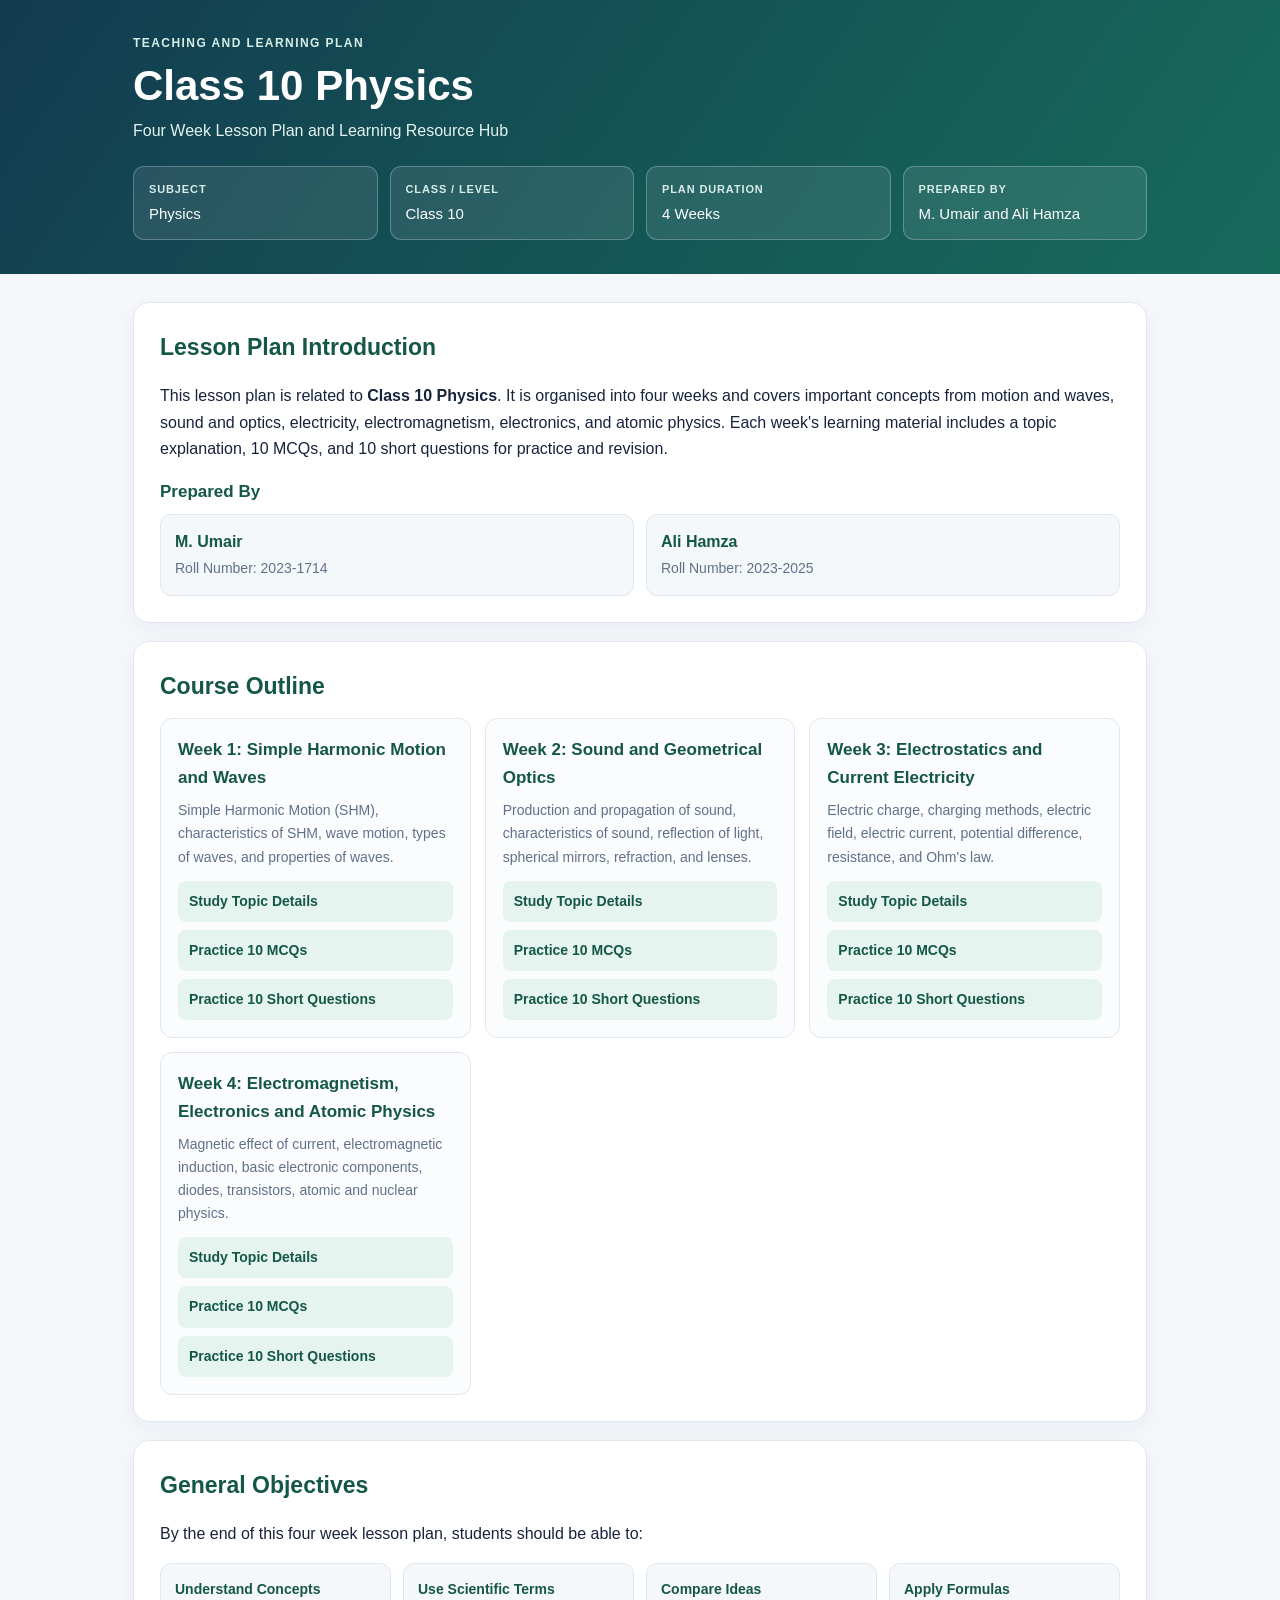
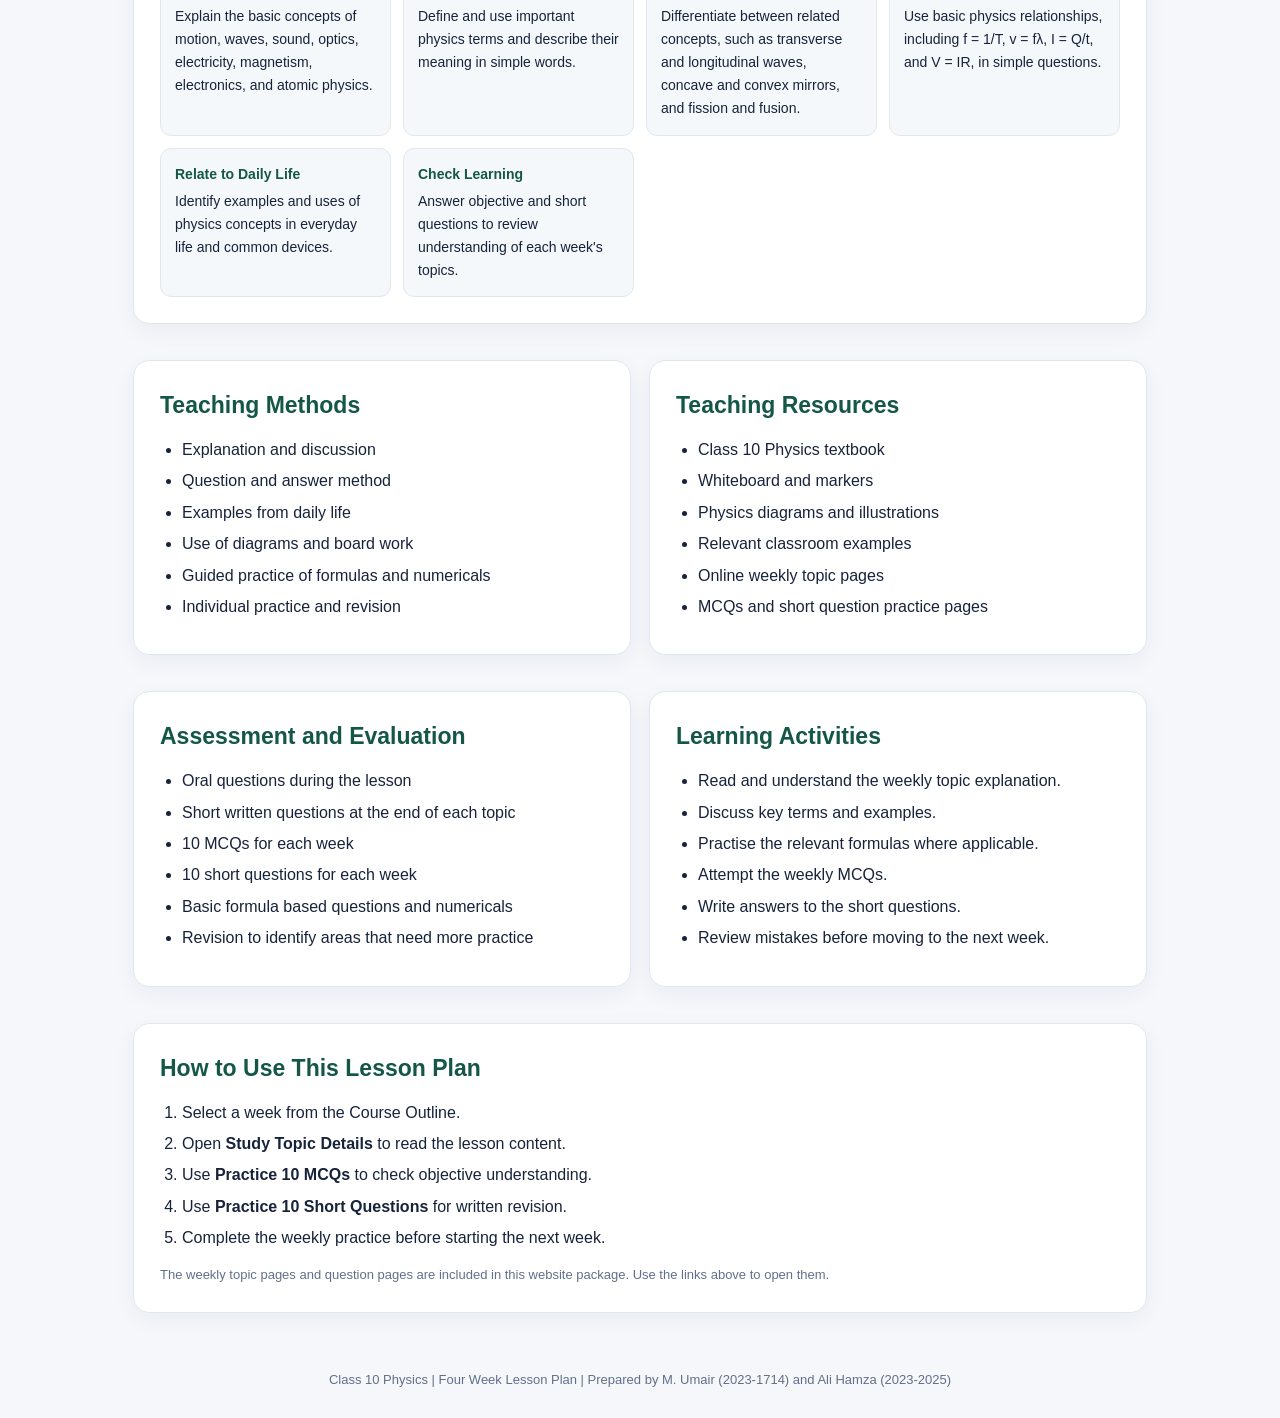
==== index.html @ c8501bd5 "Add files via upload" ====
<!DOCTYPE html>
<html lang="en">
<head>
<meta charset="UTF-8">
<meta name="viewport" content="width=device-width, initial-scale=1.0">
<title>Class 10 Physics | Lesson Plan</title>
<link rel="stylesheet" href="style.css">
<style>
.hero-label{font-size:12px;text-transform:uppercase;letter-spacing:.12em;font-weight:bold;color:#d7eee7;margin-bottom:8px}
.hero-details{display:grid;grid-template-columns:repeat(auto-fit,minmax(190px,1fr));gap:12px;margin-top:22px}
.hero-item{padding:13px 15px;border:1px solid rgba(255,255,255,.25);background:rgba(255,255,255,.09);border-radius:11px}
.hero-item strong{display:block;color:#d7eee7;font-size:11px;text-transform:uppercase;letter-spacing:.08em}
.hero-item span{display:block;color:white;font-size:15px;margin-top:3px}
.panel{background:var(--card);border:1px solid var(--line);border-radius:16px;padding:clamp(18px,3vw,26px);margin:18px 0;box-shadow:0 7px 22px rgba(28,47,75,.05)}
.panel h2{margin:0 0 12px;color:#145747;font-size:23px}
.panel h3{margin:0 0 7px;color:#145747;font-size:17px}
.panel p:last-child{margin-bottom:0}
.people,.objective-grid{display:grid;grid-template-columns:repeat(auto-fit,minmax(220px,1fr));gap:12px}
.person,.objective{background:#f5f8fa;border:1px solid var(--line);border-radius:11px;padding:14px}
.person strong{display:block;color:#145747}
.person span{font-size:14px;color:var(--muted)}
.week-grid{display:grid;grid-template-columns:repeat(auto-fit,minmax(230px,1fr));gap:14px}
.week{border:1px solid var(--line);border-radius:12px;padding:17px;background:#fbfcfe}
.week p{font-size:14px;color:var(--muted);margin:7px 0 12px}
.week-links{display:grid;gap:8px}
.week-links a{display:block;text-decoration:none;background:var(--accent2);color:#145747;padding:9px 11px;border-radius:8px;font-weight:bold;font-size:14px}
.week-links a:hover{background:#cce9df}
.objective{font-size:14px}
.objective b{display:block;color:#145747;margin-bottom:4px}
.two-col{display:grid;grid-template-columns:repeat(auto-fit,minmax(250px,1fr));gap:18px}
.panel ul,.panel ol{padding-left:22px;margin:8px 0}
.panel li{margin:5px 0}
.note{font-size:13px;color:var(--muted)}
</style>
</head>
<body>
<header>
  <div class="wrap">
    <div class="hero-label">Teaching and Learning Plan</div>
    <h1>Class 10 Physics</h1>
    <p>Four Week Lesson Plan and Learning Resource Hub</p>
    <div class="hero-details">
      <div class="hero-item"><strong>Subject</strong><span>Physics</span></div>
      <div class="hero-item"><strong>Class / Level</strong><span>Class 10</span></div>
      <div class="hero-item"><strong>Plan Duration</strong><span>4 Weeks</span></div>
      <div class="hero-item"><strong>Prepared by</strong><span>M. Umair and Ali Hamza</span></div>
    </div>
  </div>
</header>

<main>
  <section class="panel">
    <h2>Lesson Plan Introduction</h2>
    <p>This lesson plan is related to <b>Class 10 Physics</b>. It is organised into four weeks and covers important concepts from motion and waves, sound and optics, electricity, electromagnetism, electronics, and atomic physics. Each week's learning material includes a topic explanation, 10 MCQs, and 10 short questions for practice and revision.</p>
    <h3>Prepared By</h3>
    <div class="people">
      <div class="person"><strong>M. Umair</strong><span>Roll Number: 2023-1714</span></div>
      <div class="person"><strong>Ali Hamza</strong><span>Roll Number: 2023-2025</span></div>
    </div>
  </section>

  <section class="panel">
    <h2>Course Outline</h2>
    <div class="week-grid">
      <article class="week">
        <h3>Week 1: Simple Harmonic Motion and Waves</h3>
        <p>Simple Harmonic Motion (SHM), characteristics of SHM, wave motion, types of waves, and properties of waves.</p>
        <div class="week-links">
          <a href="topic_week1.html">Study Topic Details</a>
          <a href="mcqs_week1.html">Practice 10 MCQs</a>
          <a href="short_week1.html">Practice 10 Short Questions</a>
        </div>
      </article>
      <article class="week">
        <h3>Week 2: Sound and Geometrical Optics</h3>
        <p>Production and propagation of sound, characteristics of sound, reflection of light, spherical mirrors, refraction, and lenses.</p>
        <div class="week-links">
          <a href="topic_week2.html">Study Topic Details</a>
          <a href="mcqs_week2.html">Practice 10 MCQs</a>
          <a href="short_week2.html">Practice 10 Short Questions</a>
        </div>
      </article>
      <article class="week">
        <h3>Week 3: Electrostatics and Current Electricity</h3>
        <p>Electric charge, charging methods, electric field, electric current, potential difference, resistance, and Ohm's law.</p>
        <div class="week-links">
          <a href="topic_week3.html">Study Topic Details</a>
          <a href="mcqs_week3.html">Practice 10 MCQs</a>
          <a href="short_week3.html">Practice 10 Short Questions</a>
        </div>
      </article>
      <article class="week">
        <h3>Week 4: Electromagnetism, Electronics and Atomic Physics</h3>
        <p>Magnetic effect of current, electromagnetic induction, basic electronic components, diodes, transistors, atomic and nuclear physics.</p>
        <div class="week-links">
          <a href="topic_week4.html">Study Topic Details</a>
          <a href="mcqs_week4.html">Practice 10 MCQs</a>
          <a href="short_week4.html">Practice 10 Short Questions</a>
        </div>
      </article>
    </div>
  </section>

  <section class="panel">
    <h2>General Objectives</h2>
    <p>By the end of this four week lesson plan, students should be able to:</p>
    <div class="objective-grid">
      <div class="objective"><b>Understand Concepts</b>Explain the basic concepts of motion, waves, sound, optics, electricity, magnetism, electronics, and atomic physics.</div>
      <div class="objective"><b>Use Scientific Terms</b>Define and use important physics terms and describe their meaning in simple words.</div>
      <div class="objective"><b>Compare Ideas</b>Differentiate between related concepts, such as transverse and longitudinal waves, concave and convex mirrors, and fission and fusion.</div>
      <div class="objective"><b>Apply Formulas</b>Use basic physics relationships, including f = 1/T, v = fλ, I = Q/t, and V = IR, in simple questions.</div>
      <div class="objective"><b>Relate to Daily Life</b>Identify examples and uses of physics concepts in everyday life and common devices.</div>
      <div class="objective"><b>Check Learning</b>Answer objective and short questions to review understanding of each week's topics.</div>
    </div>
  </section>

  <div class="two-col">
    <section class="panel">
      <h2>Teaching Methods</h2>
      <ul>
        <li>Explanation and discussion</li>
        <li>Question and answer method</li>
        <li>Examples from daily life</li>
        <li>Use of diagrams and board work</li>
        <li>Guided practice of formulas and numericals</li>
        <li>Individual practice and revision</li>
      </ul>
    </section>
    <section class="panel">
      <h2>Teaching Resources</h2>
      <ul>
        <li>Class 10 Physics textbook</li>
        <li>Whiteboard and markers</li>
        <li>Physics diagrams and illustrations</li>
        <li>Relevant classroom examples</li>
        <li>Online weekly topic pages</li>
        <li>MCQs and short question practice pages</li>
      </ul>
    </section>
  </div>

  <div class="two-col">
    <section class="panel">
      <h2>Assessment and Evaluation</h2>
      <ul>
        <li>Oral questions during the lesson</li>
        <li>Short written questions at the end of each topic</li>
        <li>10 MCQs for each week</li>
        <li>10 short questions for each week</li>
        <li>Basic formula based questions and numericals</li>
        <li>Revision to identify areas that need more practice</li>
      </ul>
    </section>
    <section class="panel">
      <h2>Learning Activities</h2>
      <ul>
        <li>Read and understand the weekly topic explanation.</li>
        <li>Discuss key terms and examples.</li>
        <li>Practise the relevant formulas where applicable.</li>
        <li>Attempt the weekly MCQs.</li>
        <li>Write answers to the short questions.</li>
        <li>Review mistakes before moving to the next week.</li>
      </ul>
    </section>
  </div>

  <section class="panel">
    <h2>How to Use This Lesson Plan</h2>
    <ol>
      <li>Select a week from the Course Outline.</li>
      <li>Open <b>Study Topic Details</b> to read the lesson content.</li>
      <li>Use <b>Practice 10 MCQs</b> to check objective understanding.</li>
      <li>Use <b>Practice 10 Short Questions</b> for written revision.</li>
      <li>Complete the weekly practice before starting the next week.</li>
    </ol>
    <p class="note">The weekly topic pages and question pages are included in this website package. Use the links above to open them.</p>
  </section>
</main>

<footer>Class 10 Physics | Four Week Lesson Plan | Prepared by M. Umair (2023-1714) and Ali Hamza (2023-2025)</footer>
</body>
</html>
---- style.css ----
:root{--ink:#17233b;--muted:#617089;--paper:#f5f7fb;--card:#ffffff;--accent:#176b5b;--accent2:#e5f4ef;--line:#e1e7ef}
*{box-sizing:border-box}body{margin:0;font-family:Arial,Helvetica,sans-serif;background:var(--paper);color:var(--ink);line-height:1.65}
header{background:linear-gradient(125deg,#123c50,#176b5b);color:white;padding:34px 20px}
.wrap{max-width:1050px;margin:auto;padding:0 18px}header .wrap{padding-top:0;padding-bottom:0}
h1{font-size:clamp(28px,5vw,42px);line-height:1.15;margin:0 0 8px}header p{margin:0;color:#e4f3ef}
main{max-width:1050px;margin:28px auto;padding:0 18px}.intro{color:var(--muted);margin-bottom:22px}
.grid{display:grid;grid-template-columns:repeat(auto-fit,minmax(230px,1fr));gap:18px}
.card,.content{background:var(--card);border:1px solid var(--line);border-radius:16px;padding:22px;box-shadow:0 7px 22px rgba(28,47,75,.05)}
.card h2{margin:0 0 6px}.tag{font-size:12px;color:var(--accent);font-weight:bold;text-transform:uppercase;letter-spacing:.08em}
.links{display:grid;gap:10px;margin-top:18px}.links a,.back{display:block;text-decoration:none;background:var(--accent2);color:#145747;padding:11px 13px;border-radius:9px;font-weight:bold}
.links a:hover,.back:hover{background:#cce9df}.content{padding:clamp(20px,4vw,34px)}.content h2{margin-top:25px;color:#145747}.content h2:first-child{margin-top:0}.content h3{margin-bottom:5px}
.question{padding:16px 0;border-bottom:1px solid var(--line)}.question:last-child{border:0}.options{margin:8px 0;color:#43516a}.answer{background:#edf7f3;border-left:4px solid var(--accent);padding:9px 12px;border-radius:5px}
footer{text-align:center;color:var(--muted);padding:28px 15px;font-size:13px}
@media(max-width:600px){header{padding:27px 0}.card{padding:18px}}
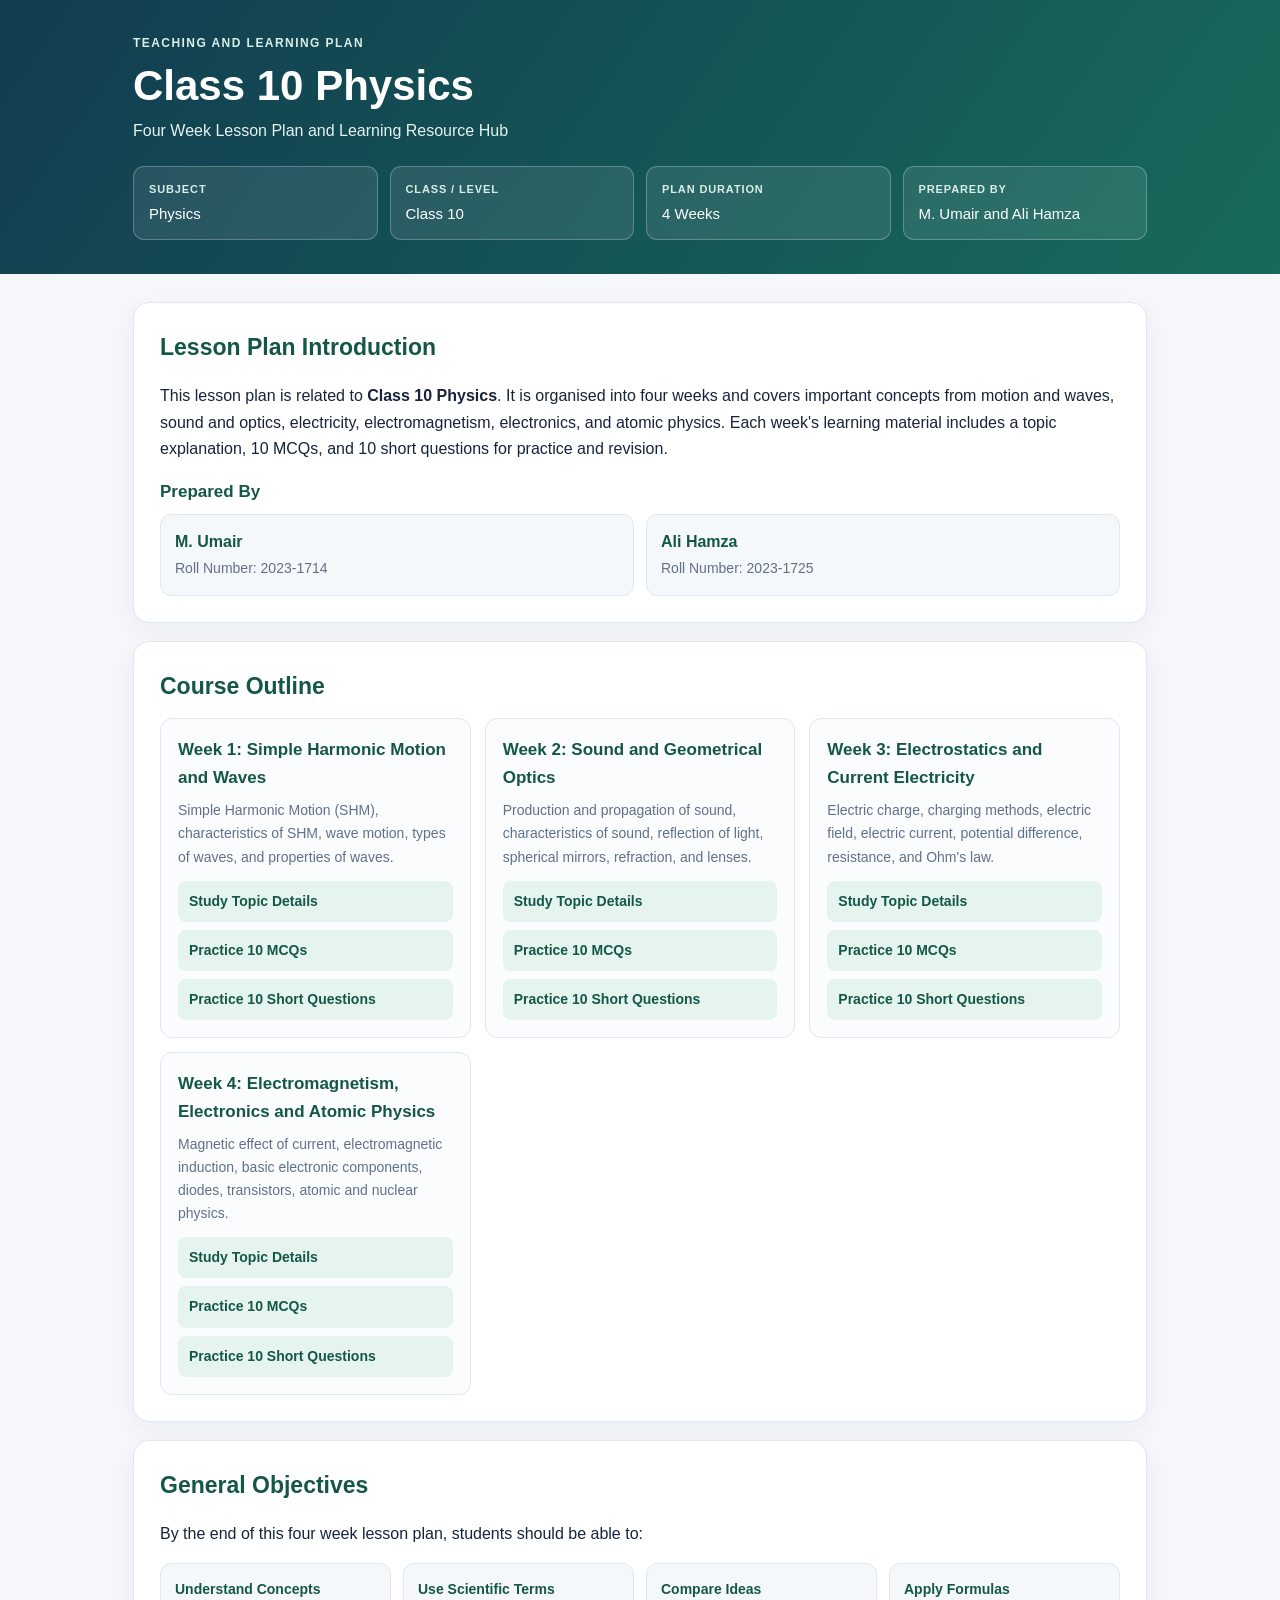
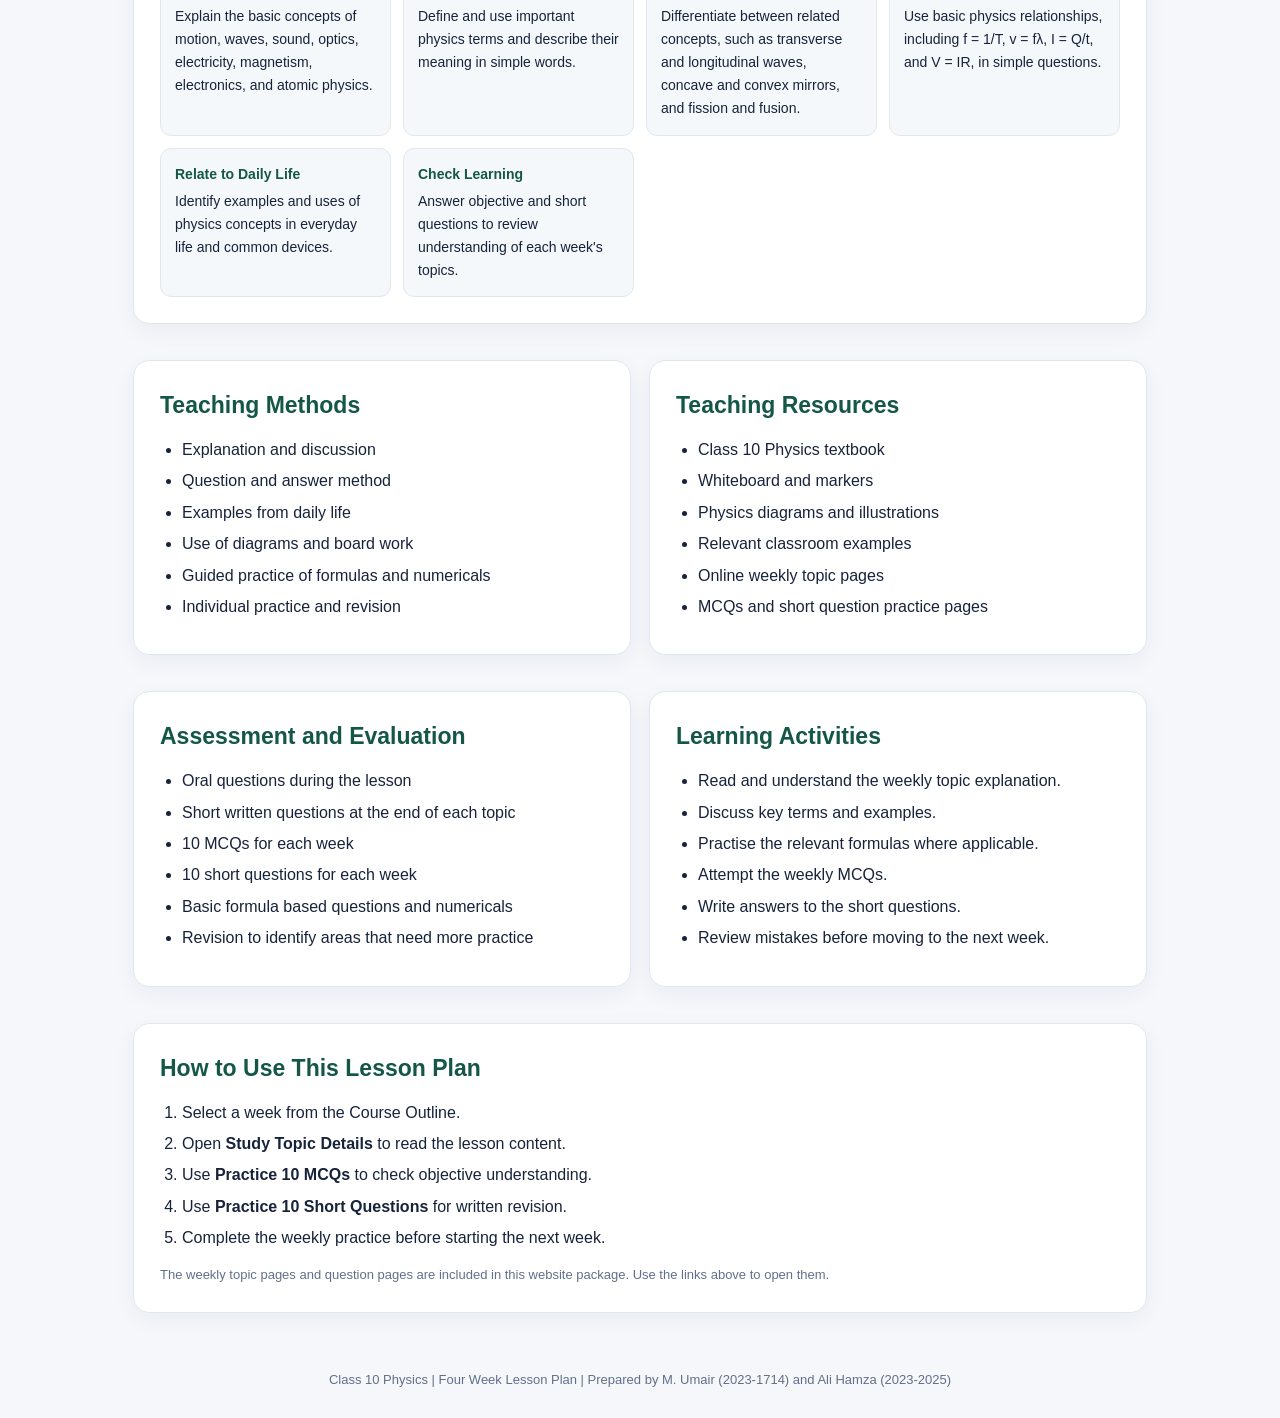
==== commit 16ed70f2: "Update index.html" ====
--- a/index.html
+++ b/index.html
@@ -55,7 +55,7 @@
     <h3>Prepared By</h3>
     <div class="people">
       <div class="person"><strong>M. Umair</strong><span>Roll Number: 2023-1714</span></div>
-      <div class="person"><strong>Ali Hamza</strong><span>Roll Number: 2023-2025</span></div>
+      <div class="person"><strong>Ali Hamza</strong><span>Roll Number: 2023-1725</span></div>
     </div>
   </section>
 
